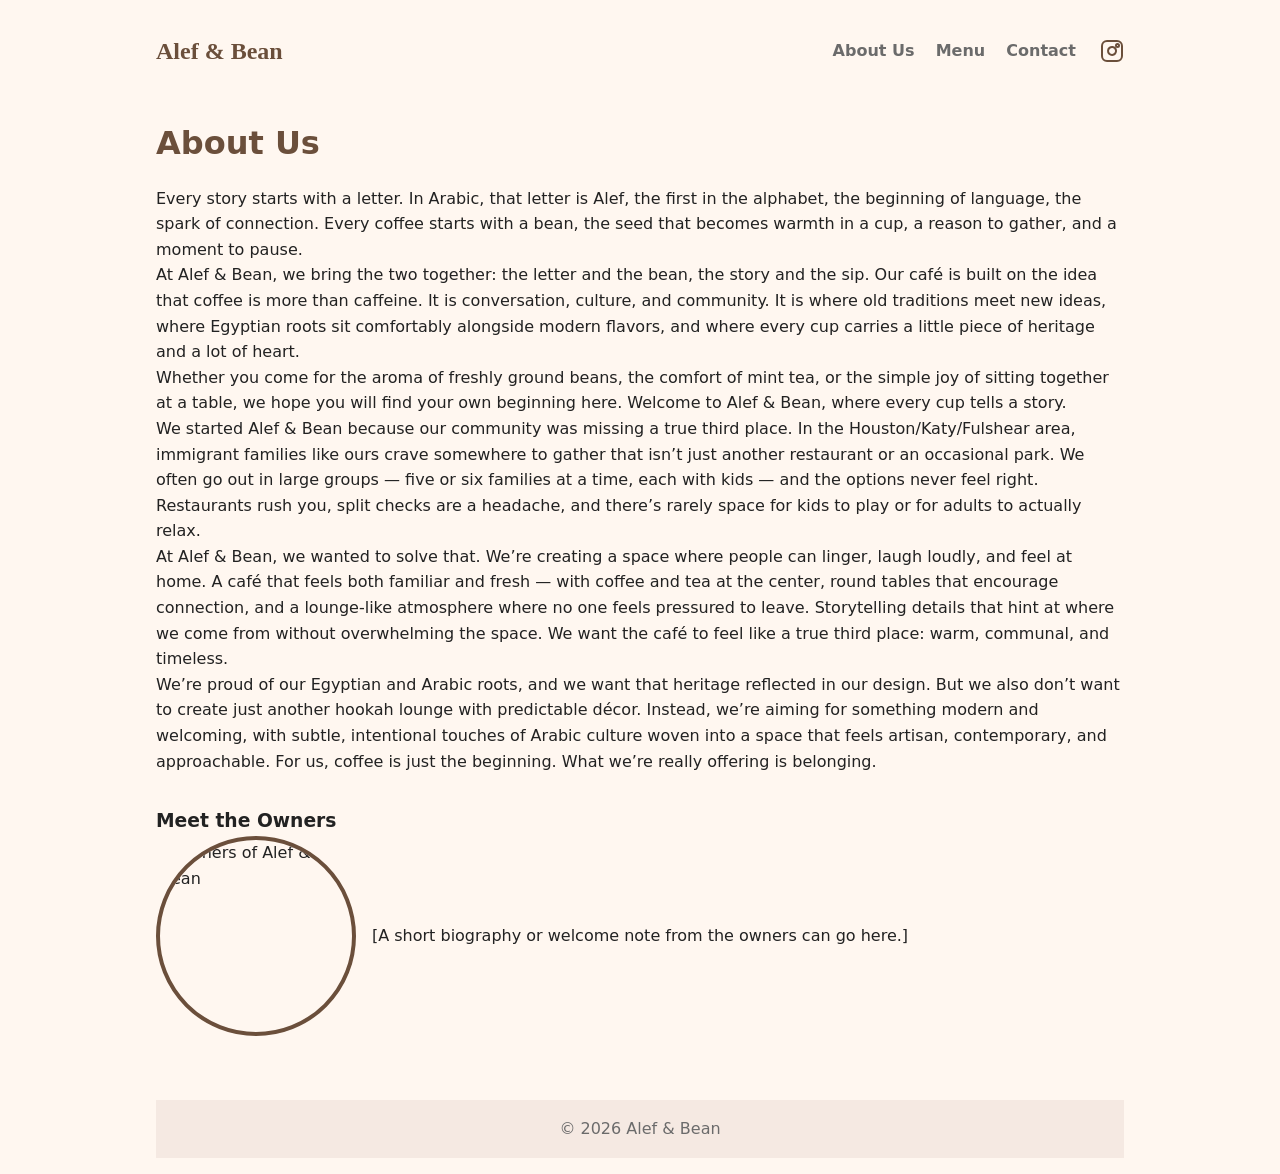
==== aboutus.html @ 8bbd227b "aboutus" ====
<!DOCTYPE html>
<html lang="en">
<head>
  <meta charset="UTF-8" />
  <meta name="viewport" content="width=device-width, initial-scale=1.0" />
  <title>About Us - Alef & Bean</title>
  <link rel="stylesheet" href="styles.css" />
  <link rel="stylesheet" href="header.css" />
  <link rel="stylesheet" href="aboutus.css" />
</head>
<body>
  <div class="container">
  <header class="site-header">
    <div class="container header-inner">
      <h1 class="brand">Alef &amp; Bean</h1>
      <nav class="nav">
        <a href="aboutus.html">About Us</a>
        <a href="menu.html">Menu</a>
        <a href="#contact">Contact</a>
      </nav>
      <a href="https://www.instagram.com/alefandbean/" class="social-link instagram-link" target="_blank" rel="noopener noreferrer">
        <svg width="24" height="24" viewBox="0 0 24 24" fill="none" stroke="currentColor" stroke-width="2" stroke-linecap="round" stroke-linejoin="round">
          <rect x="2" y="2" width="20" height="20" rx="5" ry="5"></rect>
          <path d="M16 11.37A4 4 0 1 1 12.63 8 4 4 0 0 1 16 11.37z"></path>
          <circle cx="17.5" cy="6.5" r="1.5"></circle>
        </svg>
      </a>
    </div>
  </header>

    <main class="about">
      <h2>About Us</h2>
      <p>
        Every story starts with a letter. In Arabic, that letter is Alef, the
        first in the alphabet, the beginning of language, the spark of
        connection. Every coffee starts with a bean, the seed that becomes
        warmth in a cup, a reason to gather, and a moment to pause.
      </p>
      <p>
        At Alef &amp; Bean, we bring the two together: the letter and the bean,
        the story and the sip. Our café is built on the idea that coffee is more
        than caffeine. It is conversation, culture, and community. It is where
        old traditions meet new ideas, where Egyptian roots sit comfortably
        alongside modern flavors, and where every cup carries a little piece of
        heritage and a lot of heart.
      </p>
      <p>
        Whether you come for the aroma of freshly ground beans, the comfort of
        mint tea, or the simple joy of sitting together at a table, we hope you
        will find your own beginning here. Welcome to Alef &amp; Bean, where every
        cup tells a story.
      </p>
      <p>
        We started Alef &amp; Bean because our community was missing a true third
        place. In the Houston/Katy/Fulshear area, immigrant families like ours
        crave somewhere to gather that isn’t just another restaurant or an
        occasional park. We often go out in large groups — five or six families
        at a time, each with kids — and the options never feel right. Restaurants
        rush you, split checks are a headache, and there’s rarely space for kids
        to play or for adults to actually relax.
      </p>
      <p>
        At Alef &amp; Bean, we wanted to solve that. We’re creating a space where
        people can linger, laugh loudly, and feel at home. A café that feels both
        familiar and fresh — with coffee and tea at the center, round tables that
        encourage connection, and a lounge-like atmosphere where no one feels
        pressured to leave. Storytelling details that hint at where we come from
        without overwhelming the space. We want the café to feel like a true
        third place: warm, communal, and timeless.
      </p>
      <p>
        We’re proud of our Egyptian and Arabic roots, and we want that heritage
        reflected in our design. But we also don’t want to create just another
        hookah lounge with predictable décor. Instead, we’re aiming for something
        modern and welcoming, with subtle, intentional touches of Arabic culture
        woven into a space that feels artisan, contemporary, and approachable.
        For us, coffee is just the beginning. What we’re really offering is
        belonging.
      </p>

      <section class="owners">
        <h3>Meet the Owners</h3>
        <div class="owner-profile">
          <img
            src="Images/owners.jpg"
            alt="Owners of Alef & Bean"
            class="owner-photo"
          />
          <p>
            [A short biography or welcome note from the owners can go here.]
          </p>
        </div>
      </section>
    </main>

    <footer class="site-footer">
      &copy; 2026 Alef &amp; Bean
    </footer>
  </div>
</body>
</html>
---- styles.css ----
/* Basic reset */
*{box-sizing:border-box;margin:0;padding:0}
:root{
  --bg:#fff7f0;
  --accent:#6b4f3b;
  --muted:#6b6b6b;
  --card:#fff;
}
body{font-family:'Poppins',system-ui,-apple-system,Segoe UI,Roboto,'Helvetica Neue',Arial;line-height:1.6;color:#222;background:var(--bg)}
.container{max-width:1000px;margin:0 auto;padding:1rem}
.hero{background-image:url('https://images.unsplash.com/photo-1509042239860-f550ce710b93?auto=format&fit=crop&w=1500&q=80');background-size:cover;background-position:center;color:#fff;padding:6rem 0}
.hero-content{background:rgba(0,0,0,0.25);padding:2rem;border-radius:8px}
.hero h2{font-family:'Playfair Display',serif;font-size:2rem;margin-bottom:0.5rem}
.btn{display:inline-block;margin-top:0.75rem;padding:0.6rem 1rem;background:var(--accent);color:#fff;text-decoration:none;border-radius:6px}
.main{padding:2rem 0}
.about, .menu, .contact{padding:2rem 0}
.menu .grid{display:grid;grid-template-columns:repeat(auto-fit,minmax(200px,1fr));gap:1rem}
.card{background:var(--card);padding:1rem;border-radius:8px;box-shadow:0 2px 6px rgba(0,0,0,0.06)}
.card h4{margin-bottom:0.25rem;color:var(--accent)}
.price{display:block;margin-top:0.5rem;font-weight:600;color:var(--muted)}
.contact-grid{display:grid;grid-template-columns:1fr 1fr;gap:1rem;align-items:start}
.contact-form{display:flex;flex-direction:column}
.contact-form label{font-size:0.9rem;margin-top:0.5rem}
.contact-form input, .contact-form textarea{padding:0.5rem;border-radius:6px;border:1px solid #ddd;margin-top:0.25rem}
.site-footer{background:#f5e9e2;padding:1rem 0;text-align:center;color:var(--muted);margin-top:2rem}
@media(max-width:700px){
  .contact-grid{grid-template-columns:1fr}
  .hero{padding:3rem 0}
}
---- header.css ----
/* Header-specific styles shared across pages */

.header-inner {
  display: flex;
  align-items: center;
  justify-content: space-between;
  padding: 1rem 0;
  padding-right: 3rem;
  position: relative;
}

.brand {
  font-family: 'Playfair Display', serif;
  font-size: 1.5rem;
  color: var(--accent);
}

.nav a {
  margin-left: 1rem;
  color: var(--muted);
  text-decoration: none;
  font-weight: 600;
}

.social-link {
  position: absolute;
  right: 0;
  top: 50%;
  transform: translateY(-50%);
  color: var(--accent);
  text-decoration: none;
  display: flex;
  align-items: center;
  justify-content: center;
  transition: opacity 0.3s ease;
}

.social-link:hover {
  opacity: 0.7;
}

@media (max-width: 700px) {
  .header-inner {
    flex-direction: column;
    align-items: flex-start;
  }
  .nav {
    margin-top: 0.5rem;
  }
}
---- aboutus.css ----
/* Styles specific to the About Us page */

.about h2 {
  font-size: 2rem;
  margin-bottom: 1rem;
  color: var(--accent);
}

.owners {
  margin-top: 2rem;
}

.owner-profile {
  display: flex;
  align-items: center;
  gap: 1rem;
  flex-wrap: wrap;
}

.owner-photo {
  width: 200px;
  height: 200px;
  border-radius: 50%;
  object-fit: cover;
  border: 4px solid var(--accent);
}

/* Responsive adjustments */
@media (max-width: 600px) {
  .owner-profile {
    flex-direction: column;
    text-align: center;
  }
  .owner-photo {
    width: 150px;
    height: 150px;
  }
}
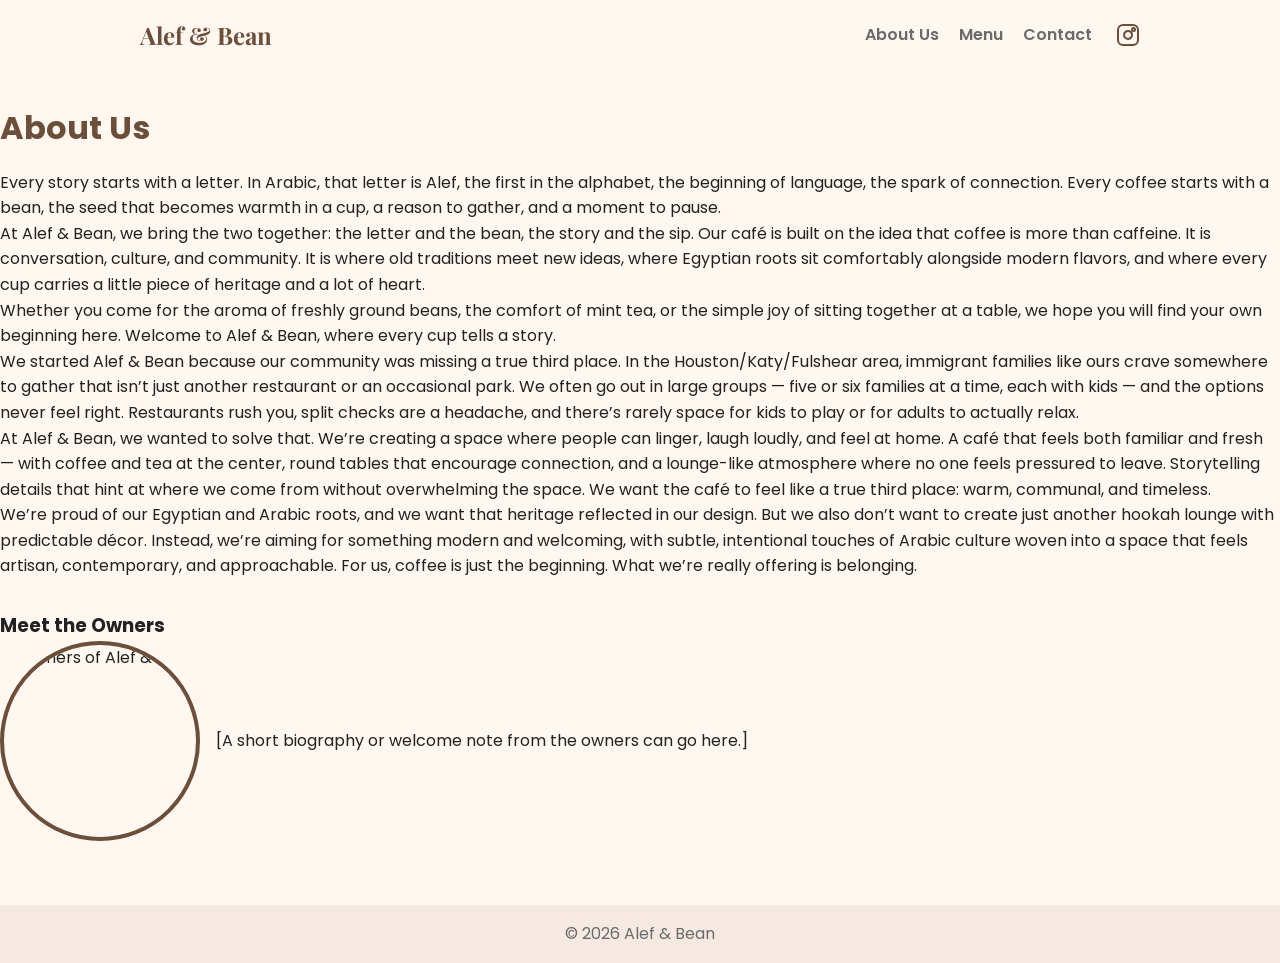
==== commit 46c22569: "contact" ====
--- a/aboutus.html
+++ b/aboutus.html
@@ -4,19 +4,20 @@
   <meta charset="UTF-8" />
   <meta name="viewport" content="width=device-width, initial-scale=1.0" />
   <title>About Us - Alef & Bean</title>
+  <link rel="preconnect" href="https://fonts.gstatic.com" crossorigin>
+  <link href="https://fonts.googleapis.com/css2?family=Playfair+Display:wght@600&family=Poppins:wght@300;400;600&display=swap" rel="stylesheet">
   <link rel="stylesheet" href="styles.css" />
   <link rel="stylesheet" href="header.css" />
   <link rel="stylesheet" href="aboutus.css" />
 </head>
 <body>
-  <div class="container">
   <header class="site-header">
     <div class="container header-inner">
       <h1 class="brand">Alef &amp; Bean</h1>
       <nav class="nav">
         <a href="aboutus.html">About Us</a>
         <a href="menu.html">Menu</a>
-        <a href="#contact">Contact</a>
+        <a href="contact.html">Contact</a>
       </nav>
       <a href="https://www.instagram.com/alefandbean/" class="social-link instagram-link" target="_blank" rel="noopener noreferrer">
         <svg width="24" height="24" viewBox="0 0 24 24" fill="none" stroke="currentColor" stroke-width="2" stroke-linecap="round" stroke-linejoin="round">
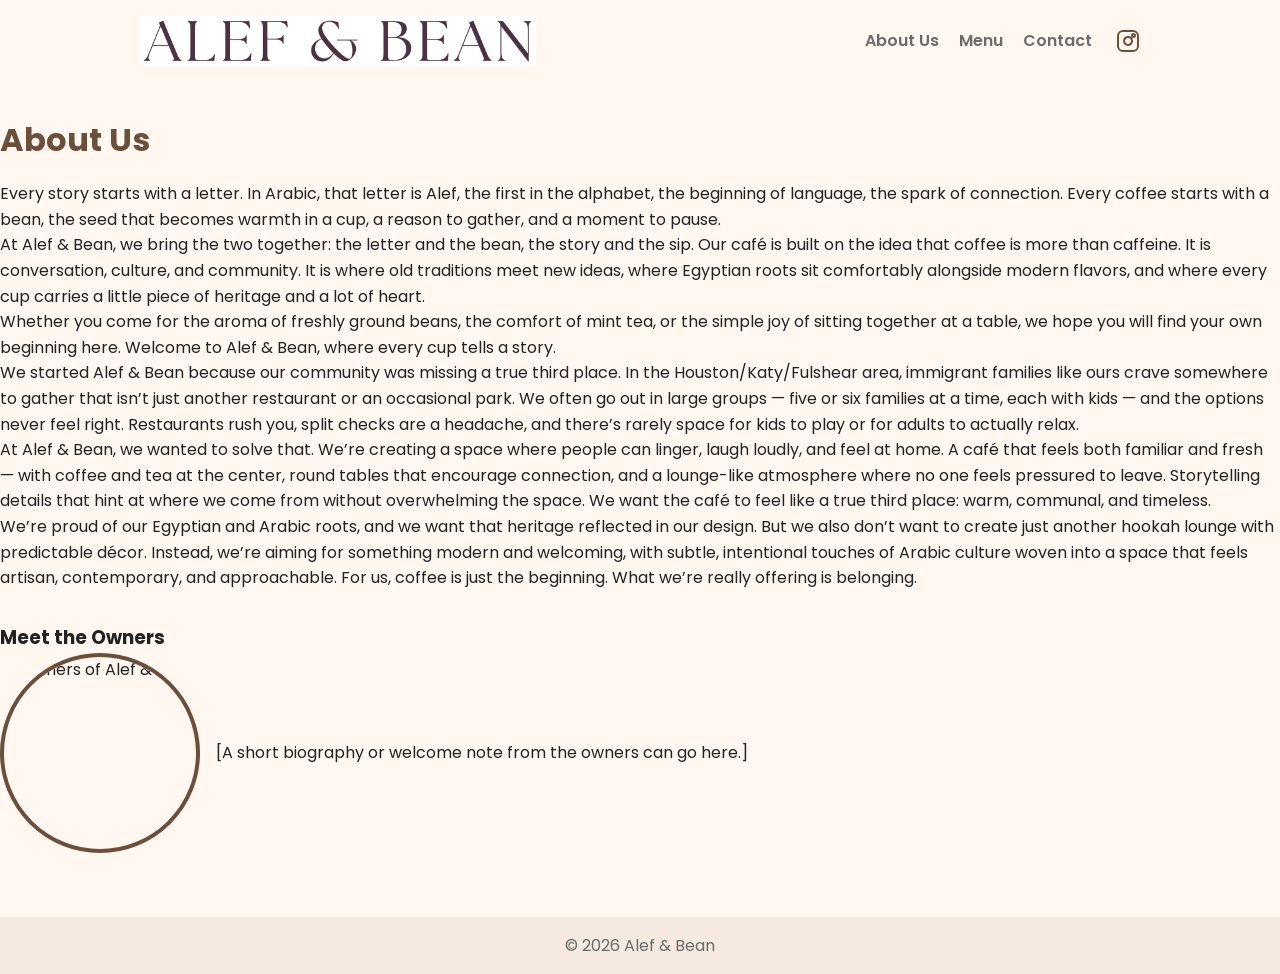
==== commit 39f09d33: "whitelogo" ====
--- a/aboutus.html
+++ b/aboutus.html
@@ -5,7 +5,7 @@
   <meta name="viewport" content="width=device-width, initial-scale=1.0" />
   <title>About Us - Alef & Bean</title>
   <link rel="preconnect" href="https://fonts.gstatic.com" crossorigin>
-  <link href="https://fonts.googleapis.com/css2?family=Playfair+Display:wght@600&family=Poppins:wght@300;400;600&display=swap" rel="stylesheet">
+  <link href="https://fonts.googleapis.com/css2?family=The+Seasons&family=Playfair+Display:wght@600&family=Poppins:wght@300;400;600&display=swap" rel="stylesheet">
   <link rel="stylesheet" href="styles.css" />
   <link rel="stylesheet" href="header.css" />
   <link rel="stylesheet" href="aboutus.css" />
@@ -13,7 +13,7 @@
 <body>
   <header class="site-header">
     <div class="container header-inner">
-      <h1 class="brand">Alef &amp; Bean</h1>
+      <h1 class="brand"><a href="index.html"><img src="headerwhiteback.png" alt="Alef & Bean" class="brand-img"></a></h1>
       <nav class="nav">
         <a href="aboutus.html">About Us</a>
         <a href="menu.html">Menu</a>
--- a/header.css
+++ b/header.css
@@ -10,9 +10,20 @@
 }
 
 .brand {
-  font-family: 'Playfair Display', serif;
+  font-family: 'The Seasons', serif;
   font-size: 1.5rem;
   color: var(--accent);
+}
+
+.brand a {
+  color: var(--accent);
+  text-decoration: none;
+}
+
+.brand-img {
+  height: 50px;
+  width: auto;
+  display: block;
 }
 
 .nav a {
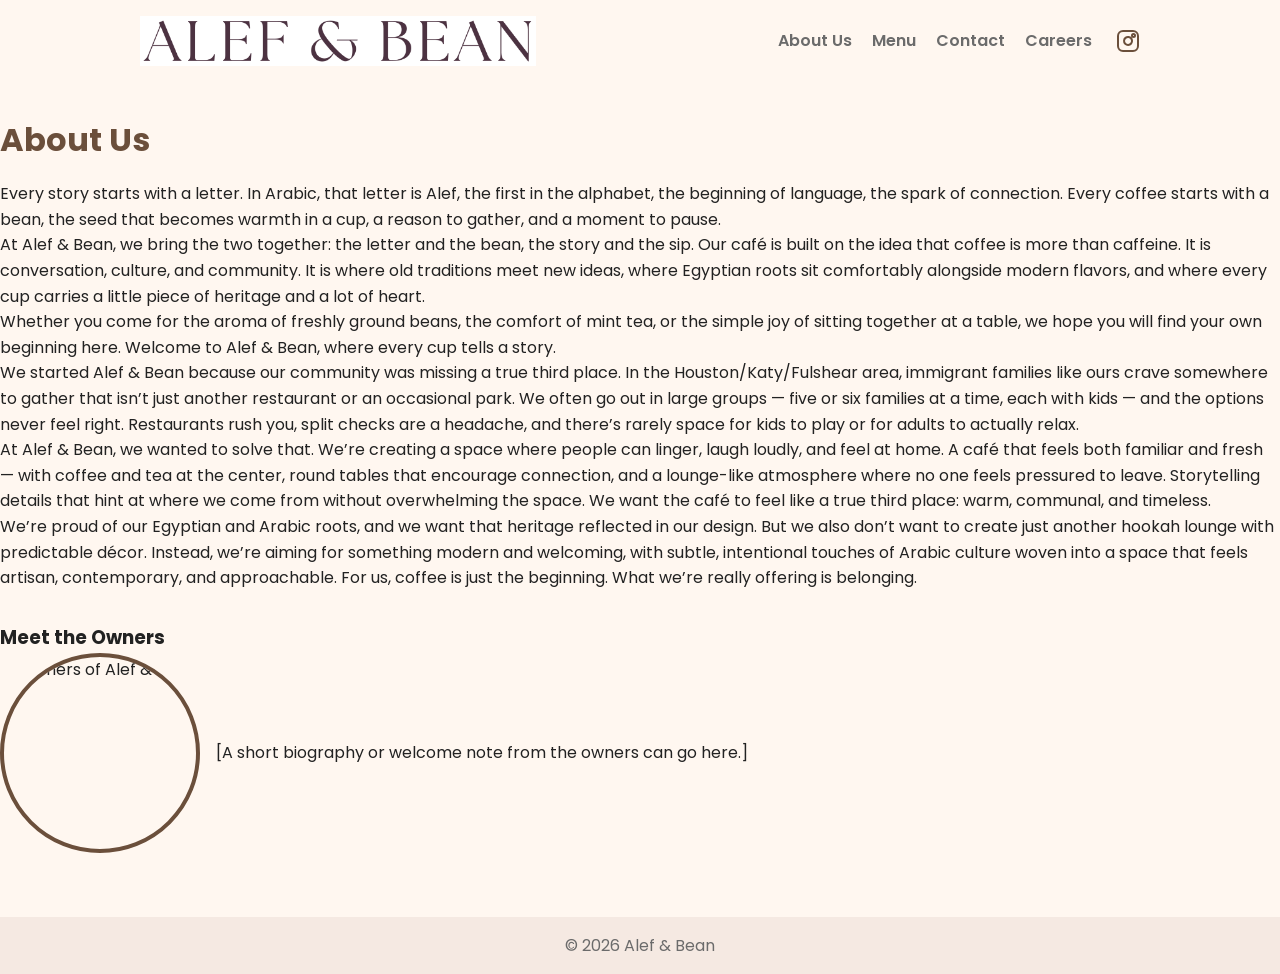
==== commit 716171d2: "headeronallpages" ====
--- a/aboutus.html
+++ b/aboutus.html
@@ -18,6 +18,8 @@
         <a href="aboutus.html">About Us</a>
         <a href="menu.html">Menu</a>
         <a href="contact.html">Contact</a>
+        <a href="jobapplication.html">Careers</a>
+
       </nav>
       <a href="https://www.instagram.com/alefandbean/" class="social-link instagram-link" target="_blank" rel="noopener noreferrer">
         <svg width="24" height="24" viewBox="0 0 24 24" fill="none" stroke="currentColor" stroke-width="2" stroke-linecap="round" stroke-linejoin="round">
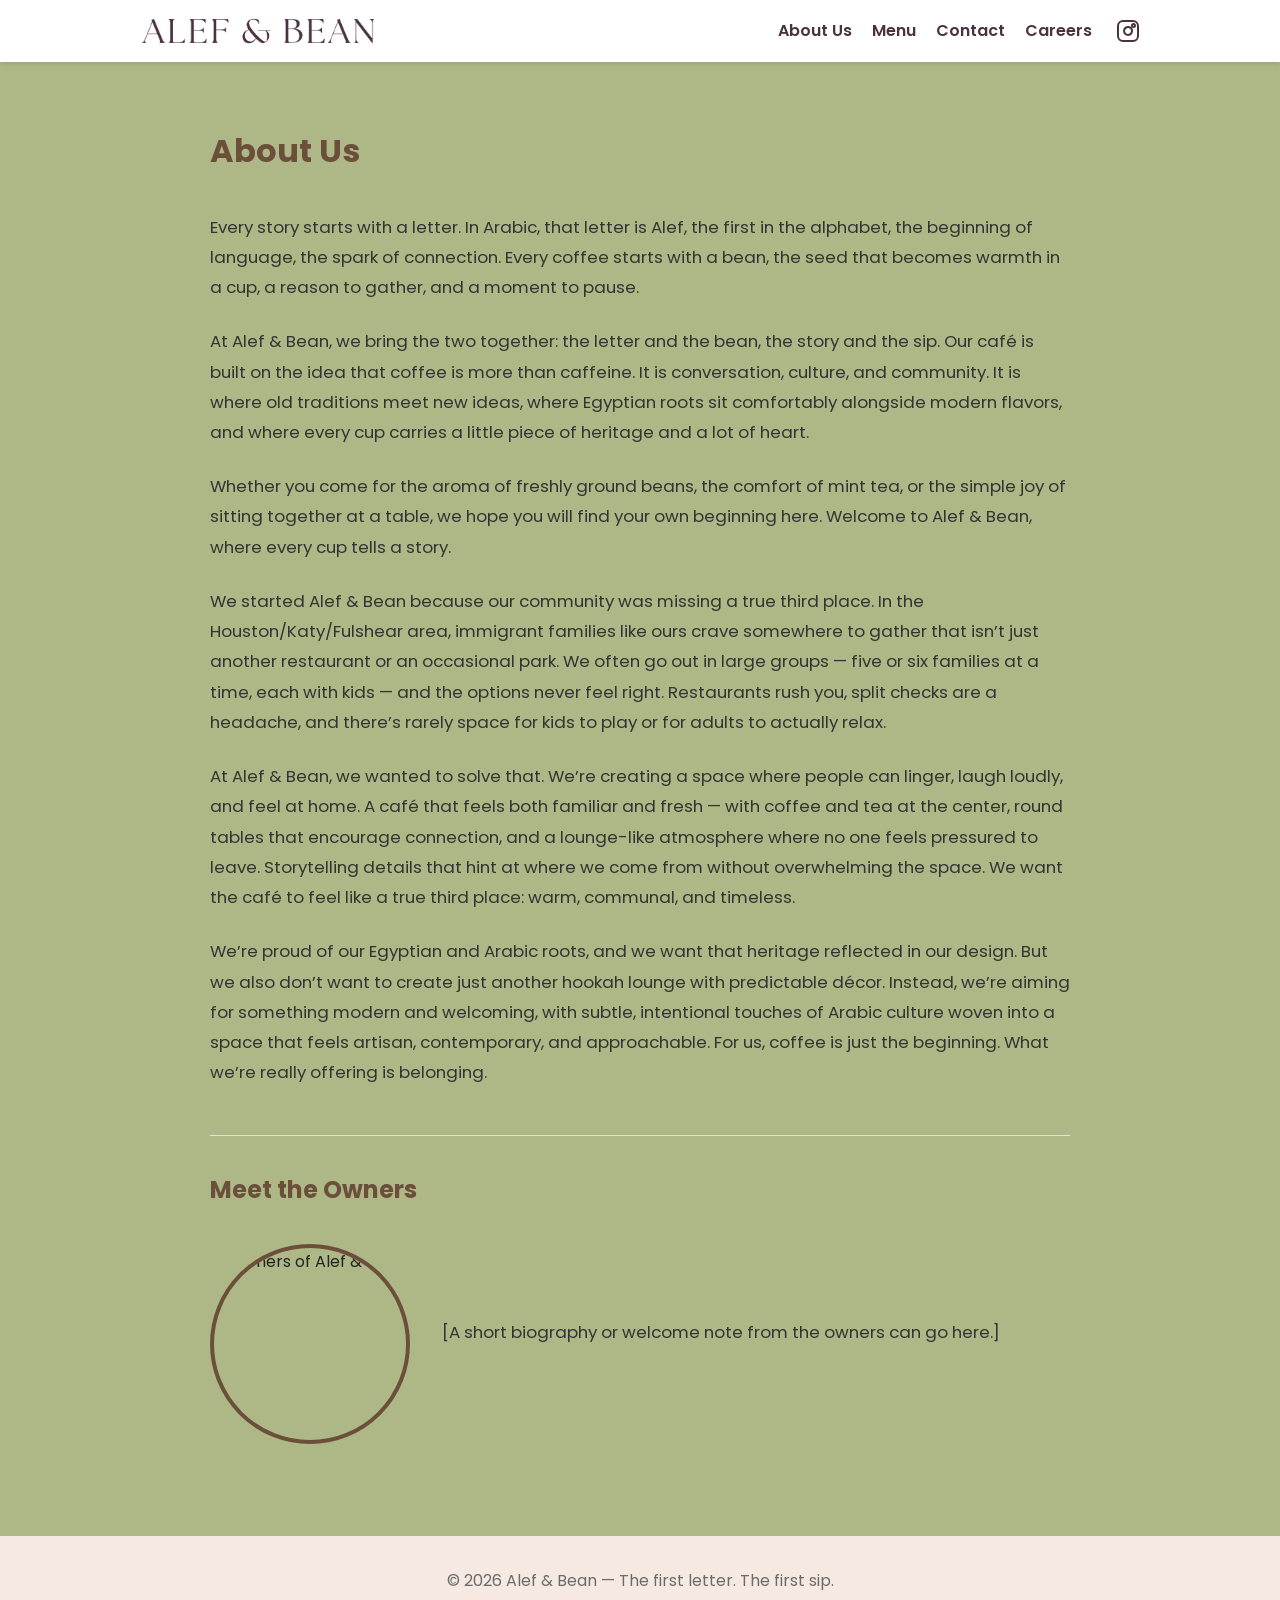
==== commit 7c3e165a: "footermatch" ====
--- a/aboutus.html
+++ b/aboutus.html
@@ -97,8 +97,14 @@
     </main>
 
     <footer class="site-footer">
-      &copy; 2026 Alef &amp; Bean
+      <div class="container">
+        <p>© <span id="year"></span> Alef & Bean — The first letter. The first sip.</p>
+      </div>
     </footer>
+
+    <script>
+      document.getElementById('year').textContent = new Date().getFullYear();
+    </script>
   </div>
 </body>
 </html>
--- a/styles.css
+++ b/styles.css
@@ -1,7 +1,7 @@
 /* Basic reset */
 *{box-sizing:border-box;margin:0;padding:0}
 :root{
-  --bg:#fff7f0;
+  --bg:#adb886;
   --accent:#6b4f3b;
   --muted:#6b6b6b;
   --card:#fff;
--- a/header.css
+++ b/header.css
@@ -1,4 +1,9 @@
 /* Header-specific styles shared across pages */
+
+.site-header {
+  background-color: #ffffff;
+  box-shadow: 0 2px 4px rgba(0, 0, 0, 0.1);
+}
 
 .header-inner {
   display: flex;
@@ -12,23 +17,23 @@
 .brand {
   font-family: 'The Seasons', serif;
   font-size: 1.5rem;
-  color: var(--accent);
+  color: #4b3240;
 }
 
 .brand a {
-  color: var(--accent);
+  color: #4b3240;
   text-decoration: none;
 }
 
 .brand-img {
-  height: 50px;
+  height: 30px;
   width: auto;
   display: block;
 }
 
 .nav a {
   margin-left: 1rem;
-  color: var(--muted);
+  color: #4b3240;
   text-decoration: none;
   font-weight: 600;
 }
@@ -38,7 +43,7 @@
   right: 0;
   top: 50%;
   transform: translateY(-50%);
-  color: var(--accent);
+  color: #4b3240;
   text-decoration: none;
   display: flex;
   align-items: center;
--- a/aboutus.css
+++ b/aboutus.css
@@ -1,19 +1,44 @@
 /* Styles specific to the About Us page */
+
+body {
+  background-color: #adb886;
+}
+
+.about {
+  padding: 60px 20px;
+  max-width: 900px;
+  margin: 0 auto;
+  line-height: 1.8;
+}
 
 .about h2 {
   font-size: 2rem;
-  margin-bottom: 1rem;
+  margin-bottom: 2rem;
   color: var(--accent);
 }
 
+.about p {
+  margin-bottom: 1.5rem;
+  font-size: 1.05rem;
+  color: #333;
+}
+
 .owners {
-  margin-top: 2rem;
+  margin-top: 3rem;
+  padding-top: 2rem;
+  border-top: 1px solid #e0e0e0;
+}
+
+.owners h3 {
+  font-size: 1.5rem;
+  margin-bottom: 2rem;
+  color: var(--accent);
 }
 
 .owner-profile {
   display: flex;
   align-items: center;
-  gap: 1rem;
+  gap: 2rem;
   flex-wrap: wrap;
 }
 
@@ -23,16 +48,32 @@
   border-radius: 50%;
   object-fit: cover;
   border: 4px solid var(--accent);
+  flex-shrink: 0;
 }
 
 /* Responsive adjustments */
 @media (max-width: 600px) {
+  .about {
+    padding: 40px 15px;
+  }
+
+  .about h2 {
+    font-size: 1.5rem;
+  }
+
+  .about p {
+    font-size: 1rem;
+  }
+
   .owner-profile {
     flex-direction: column;
     text-align: center;
+    gap: 1.5rem;
   }
+
   .owner-photo {
     width: 150px;
     height: 150px;
   }
 }
+
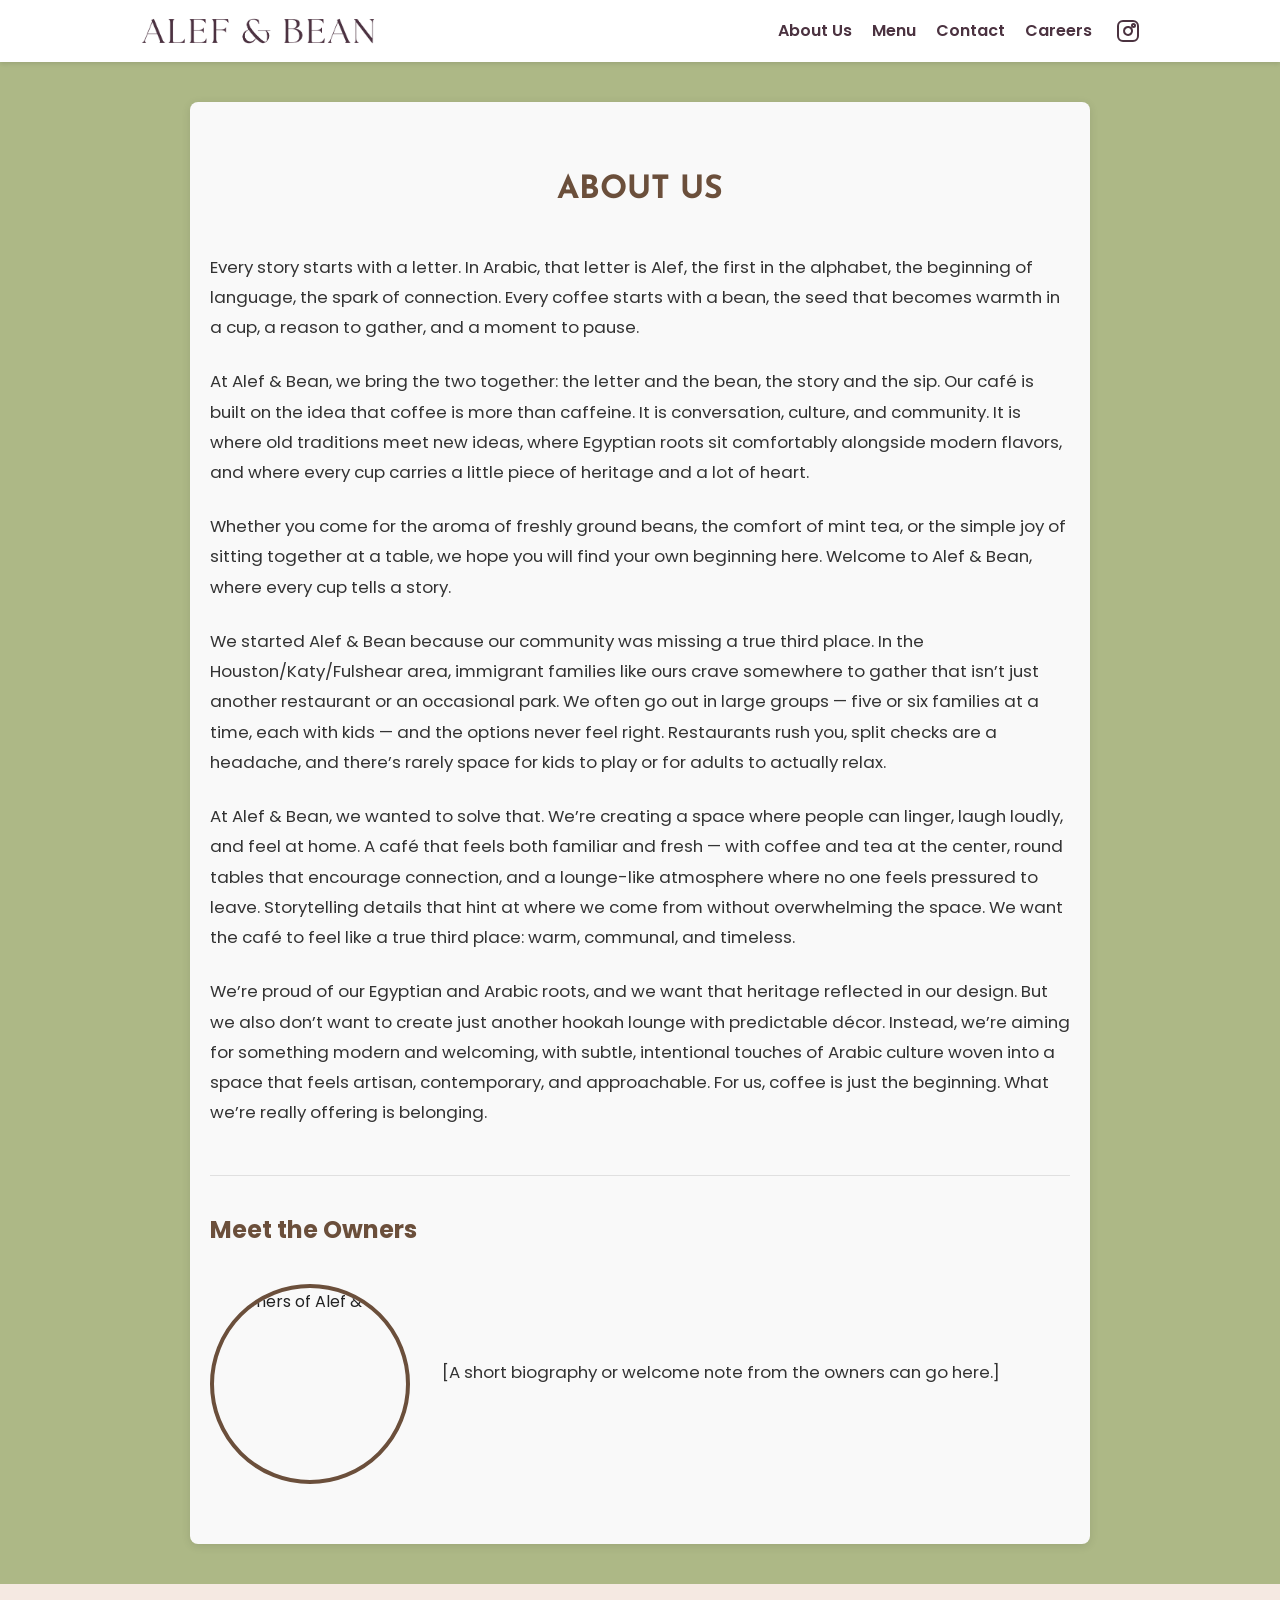
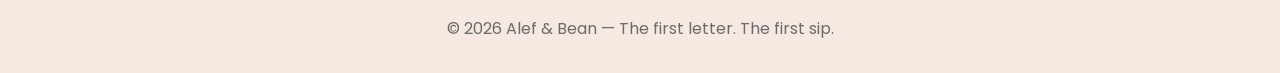
==== commit 682ee43c: "aboutusbck" ====
--- a/aboutus.html
+++ b/aboutus.html
@@ -5,7 +5,7 @@
   <meta name="viewport" content="width=device-width, initial-scale=1.0" />
   <title>About Us - Alef & Bean</title>
   <link rel="preconnect" href="https://fonts.gstatic.com" crossorigin>
-  <link href="https://fonts.googleapis.com/css2?family=The+Seasons&family=Playfair+Display:wght@600&family=Poppins:wght@300;400;600&display=swap" rel="stylesheet">
+  <link href="https://fonts.googleapis.com/css2?family=The+Seasons&family=Playfair+Display:wght@600&family=Poppins:wght@300;400;600&family=Josefin+Sans:wght@400;600&display=swap" rel="stylesheet">
   <link rel="stylesheet" href="styles.css" />
   <link rel="stylesheet" href="header.css" />
   <link rel="stylesheet" href="aboutus.css" />
@@ -32,7 +32,7 @@
   </header>
 
     <main class="about">
-      <h2>About Us</h2>
+      <h2>ABOUT US</h2>
       <p>
         Every story starts with a letter. In Arabic, that letter is Alef, the
         first in the alphabet, the beginning of language, the spark of
--- a/aboutus.css
+++ b/aboutus.css
@@ -7,14 +7,19 @@
 .about {
   padding: 60px 20px;
   max-width: 900px;
-  margin: 0 auto;
+  margin: 40px auto;
   line-height: 1.8;
+  background-color: #f9f9f9;
+  border-radius: 8px;
+  box-shadow: 0 2px 10px rgba(0, 0, 0, 0.1);
 }
 
 .about h2 {
   font-size: 2rem;
   margin-bottom: 2rem;
   color: var(--accent);
+  text-align: center;
+  font-family: 'Josefin Sans', sans-serif;
 }
 
 .about p {
